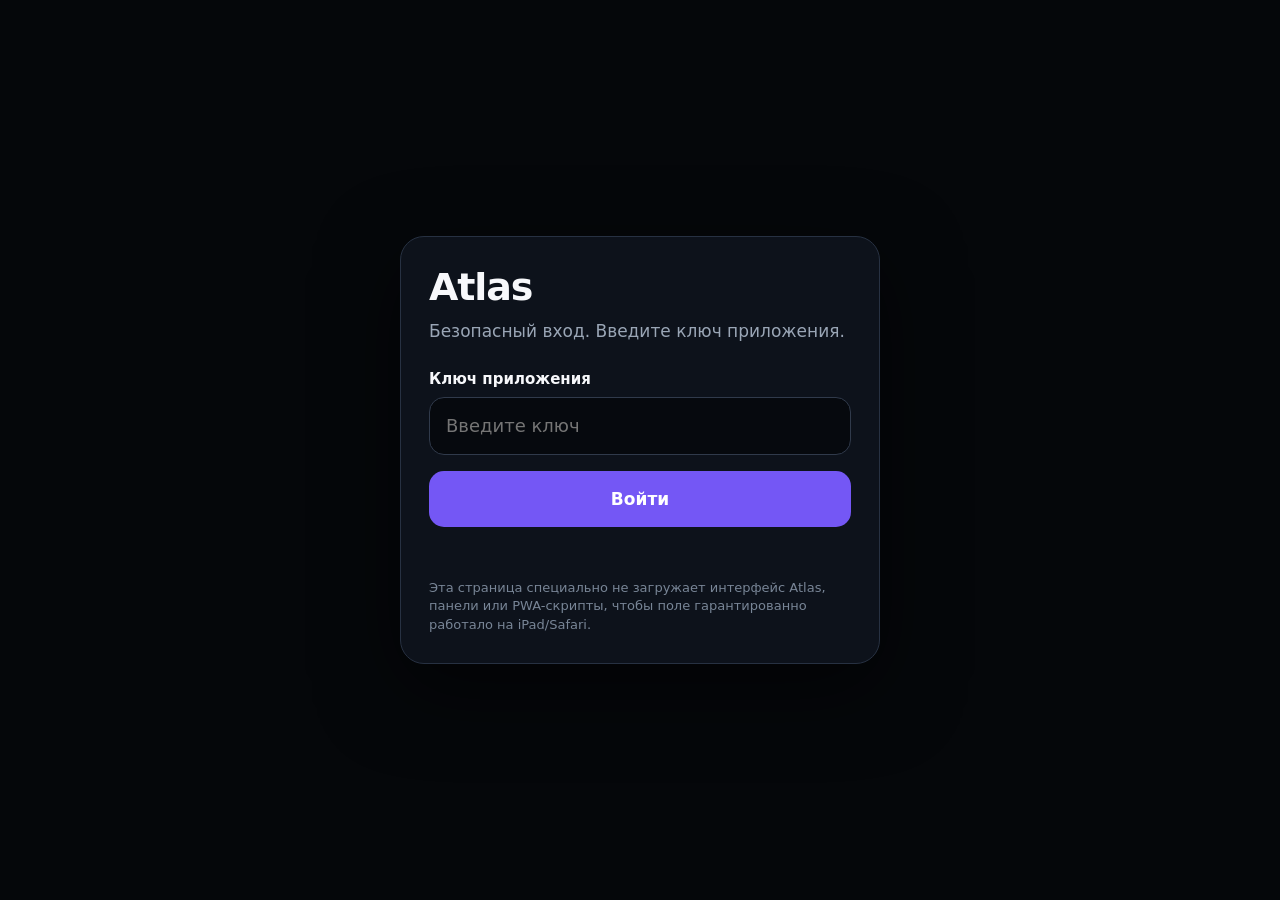
==== web/login.html @ b55e8347 "Add fail-safe standalone Atlas login for Safari" ====
<!doctype html>
<html lang="ru">
<head>
<meta charset="utf-8">
<meta name="viewport" content="width=device-width,initial-scale=1,viewport-fit=cover,maximum-scale=1">
<meta name="theme-color" content="#05070a">
<title>Atlas Login</title>
<style>
*{box-sizing:border-box;-webkit-tap-highlight-color:transparent}
html,body{margin:0;width:100%;min-height:100%;background:#05070a;color:#f7f8fb;font-family:-apple-system,BlinkMacSystemFont,"SF Pro Text",system-ui,sans-serif}
body{min-height:100dvh;display:grid;place-items:center;padding:max(24px,env(safe-area-inset-top)) max(20px,env(safe-area-inset-right)) max(24px,env(safe-area-inset-bottom)) max(20px,env(safe-area-inset-left));overflow:auto}
.card{width:min(100%,480px);background:#0d121b;border:1px solid #273142;border-radius:24px;padding:28px;box-shadow:0 24px 80px #0008;position:relative;z-index:2147483647;pointer-events:auto!important;touch-action:manipulation}
h1{margin:0 0 10px;font-size:38px;letter-spacing:-.03em}.sub{margin:0 0 26px;color:#9aa6b6;font-size:17px;line-height:1.45}
label{display:block;margin:0 0 9px;font-size:15px;font-weight:650}
input{display:block;width:100%;height:58px;border:1px solid #303a4b;border-radius:15px;background:#06090e;color:#fff;padding:0 16px;font:inherit;font-size:18px;outline:none;-webkit-appearance:none;appearance:none;pointer-events:auto!important;touch-action:manipulation;user-select:text;-webkit-user-select:text}
input:focus{border-color:#755cff;box-shadow:0 0 0 3px #755cff2b}
button{display:block;width:100%;height:56px;margin-top:16px;border:0;border-radius:15px;background:#7457f5;color:#fff;font:inherit;font-weight:800;font-size:17px;pointer-events:auto!important;touch-action:manipulation;-webkit-appearance:none;appearance:none}
button:disabled{opacity:.55}.error{min-height:24px;margin-top:12px;color:#ff7b82;font-size:14px}.hint{margin-top:16px;color:#788596;font-size:13px;line-height:1.45}
</style>
</head>
<body>
<main class="card" id="card">
<h1>Atlas</h1>
<p class="sub">Безопасный вход. Введите ключ приложения.</p>
<form id="loginForm" autocomplete="on">
<label for="key">Ключ приложения</label>
<input id="key" name="key" type="password" autocomplete="current-password" autocapitalize="none" autocorrect="off" spellcheck="false" placeholder="Введите ключ" required>
<button id="submit" type="submit">Войти</button>
<div id="error" class="error" role="alert" aria-live="polite"></div>
</form>
<div class="hint">Эта страница специально не загружает интерфейс Atlas, панели или PWA-скрипты, чтобы поле гарантированно работало на iPad/Safari.</div>
</main>
<script>
(()=>{'use strict';
const form=document.getElementById('loginForm'),input=document.getElementById('key'),button=document.getElementById('submit'),error=document.getElementById('error');
const focusInput=()=>{try{input.focus({preventScroll:true})}catch{try{input.focus()}catch{}}};
input.addEventListener('pointerdown',()=>setTimeout(focusInput,0),{passive:true});
input.addEventListener('touchend',()=>setTimeout(focusInput,0),{passive:true});
form.addEventListener('submit',async e=>{e.preventDefault();const key=input.value.trim();if(!key){error.textContent='Введите ключ';focusInput();return}button.disabled=true;error.textContent='';try{const r=await fetch('/app-login',{method:'POST',credentials:'same-origin',cache:'no-store',headers:{'Content-Type':'application/json','Cache-Control':'no-cache'},body:JSON.stringify({key})});if(r.status===401){error.textContent='Неверный ключ';input.select();return}if(!r.ok){error.textContent='Ошибка входа: '+r.status;return}const s=await fetch('/app-session?login_check='+Date.now(),{credentials:'same-origin',cache:'no-store'}).then(r=>r.json()).catch(()=>({}));if(!s.authenticated){error.textContent='Сессия не сохранилась. Откройте страницу в Safari.';return}location.replace('/?atlas_login='+Date.now())}catch(err){error.textContent='Нет соединения с Atlas'}finally{button.disabled=false}});
})();
</script>
</body>
</html>
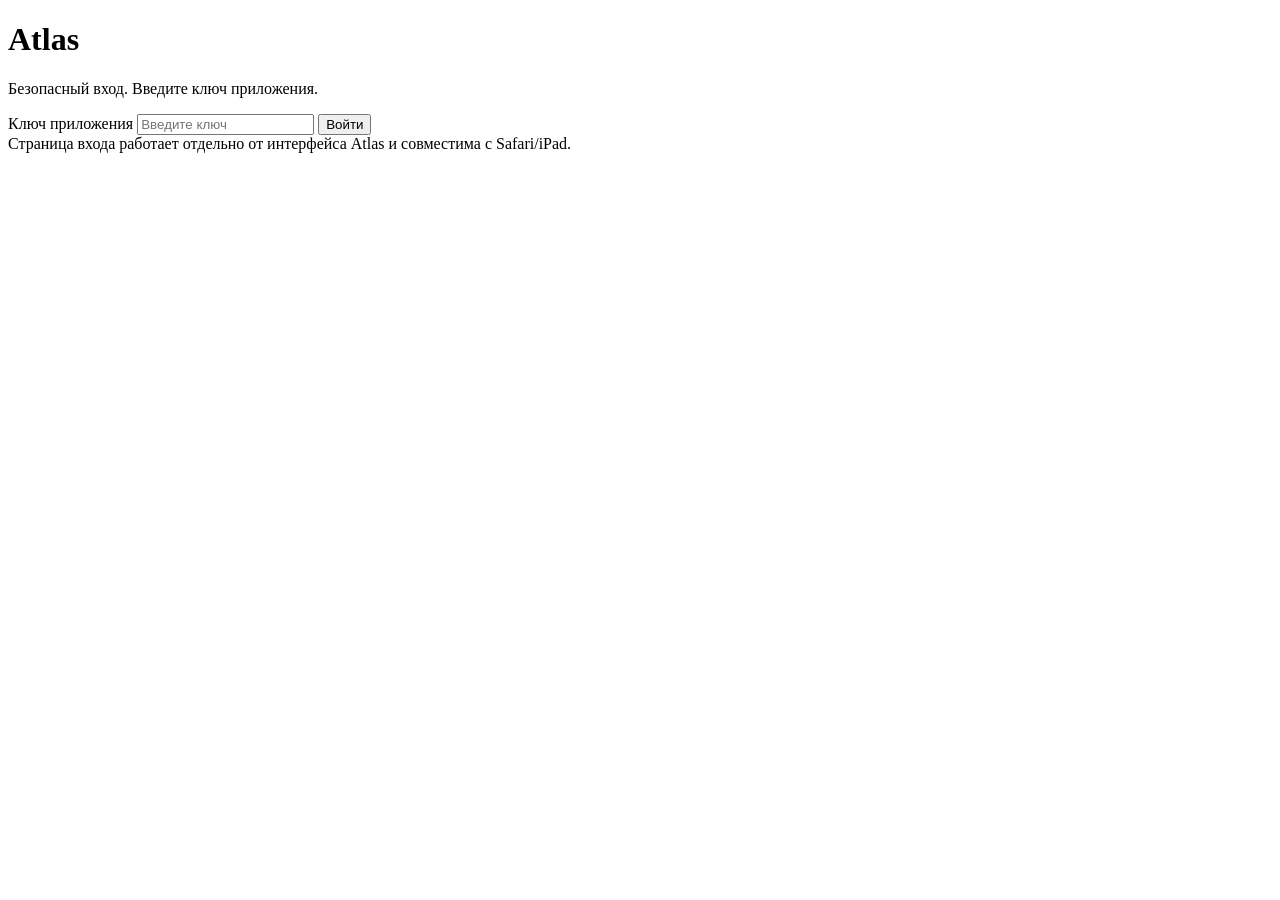
==== commit 5178f483: "Make standalone Atlas login CSP-safe" ====
--- a/web/login.html
+++ b/web/login.html
@@ -5,18 +5,7 @@
 <meta name="viewport" content="width=device-width,initial-scale=1,viewport-fit=cover,maximum-scale=1">
 <meta name="theme-color" content="#05070a">
 <title>Atlas Login</title>
-<style>
-*{box-sizing:border-box;-webkit-tap-highlight-color:transparent}
-html,body{margin:0;width:100%;min-height:100%;background:#05070a;color:#f7f8fb;font-family:-apple-system,BlinkMacSystemFont,"SF Pro Text",system-ui,sans-serif}
-body{min-height:100dvh;display:grid;place-items:center;padding:max(24px,env(safe-area-inset-top)) max(20px,env(safe-area-inset-right)) max(24px,env(safe-area-inset-bottom)) max(20px,env(safe-area-inset-left));overflow:auto}
-.card{width:min(100%,480px);background:#0d121b;border:1px solid #273142;border-radius:24px;padding:28px;box-shadow:0 24px 80px #0008;position:relative;z-index:2147483647;pointer-events:auto!important;touch-action:manipulation}
-h1{margin:0 0 10px;font-size:38px;letter-spacing:-.03em}.sub{margin:0 0 26px;color:#9aa6b6;font-size:17px;line-height:1.45}
-label{display:block;margin:0 0 9px;font-size:15px;font-weight:650}
-input{display:block;width:100%;height:58px;border:1px solid #303a4b;border-radius:15px;background:#06090e;color:#fff;padding:0 16px;font:inherit;font-size:18px;outline:none;-webkit-appearance:none;appearance:none;pointer-events:auto!important;touch-action:manipulation;user-select:text;-webkit-user-select:text}
-input:focus{border-color:#755cff;box-shadow:0 0 0 3px #755cff2b}
-button{display:block;width:100%;height:56px;margin-top:16px;border:0;border-radius:15px;background:#7457f5;color:#fff;font:inherit;font-weight:800;font-size:17px;pointer-events:auto!important;touch-action:manipulation;-webkit-appearance:none;appearance:none}
-button:disabled{opacity:.55}.error{min-height:24px;margin-top:12px;color:#ff7b82;font-size:14px}.hint{margin-top:16px;color:#788596;font-size:13px;line-height:1.45}
-</style>
+<link rel="stylesheet" href="/app/login.css?v=20260827-1649">
 </head>
 <body>
 <main class="card" id="card">
@@ -28,16 +17,8 @@
 <button id="submit" type="submit">Войти</button>
 <div id="error" class="error" role="alert" aria-live="polite"></div>
 </form>
-<div class="hint">Эта страница специально не загружает интерфейс Atlas, панели или PWA-скрипты, чтобы поле гарантированно работало на iPad/Safari.</div>
+<div class="hint">Страница входа работает отдельно от интерфейса Atlas и совместима с Safari/iPad.</div>
 </main>
-<script>
-(()=>{'use strict';
-const form=document.getElementById('loginForm'),input=document.getElementById('key'),button=document.getElementById('submit'),error=document.getElementById('error');
-const focusInput=()=>{try{input.focus({preventScroll:true})}catch{try{input.focus()}catch{}}};
-input.addEventListener('pointerdown',()=>setTimeout(focusInput,0),{passive:true});
-input.addEventListener('touchend',()=>setTimeout(focusInput,0),{passive:true});
-form.addEventListener('submit',async e=>{e.preventDefault();const key=input.value.trim();if(!key){error.textContent='Введите ключ';focusInput();return}button.disabled=true;error.textContent='';try{const r=await fetch('/app-login',{method:'POST',credentials:'same-origin',cache:'no-store',headers:{'Content-Type':'application/json','Cache-Control':'no-cache'},body:JSON.stringify({key})});if(r.status===401){error.textContent='Неверный ключ';input.select();return}if(!r.ok){error.textContent='Ошибка входа: '+r.status;return}const s=await fetch('/app-session?login_check='+Date.now(),{credentials:'same-origin',cache:'no-store'}).then(r=>r.json()).catch(()=>({}));if(!s.authenticated){error.textContent='Сессия не сохранилась. Откройте страницу в Safari.';return}location.replace('/?atlas_login='+Date.now())}catch(err){error.textContent='Нет соединения с Atlas'}finally{button.disabled=false}});
-})();
-</script>
+<script src="/app/login.js?v=20260827-1649" defer></script>
 </body>
 </html>
